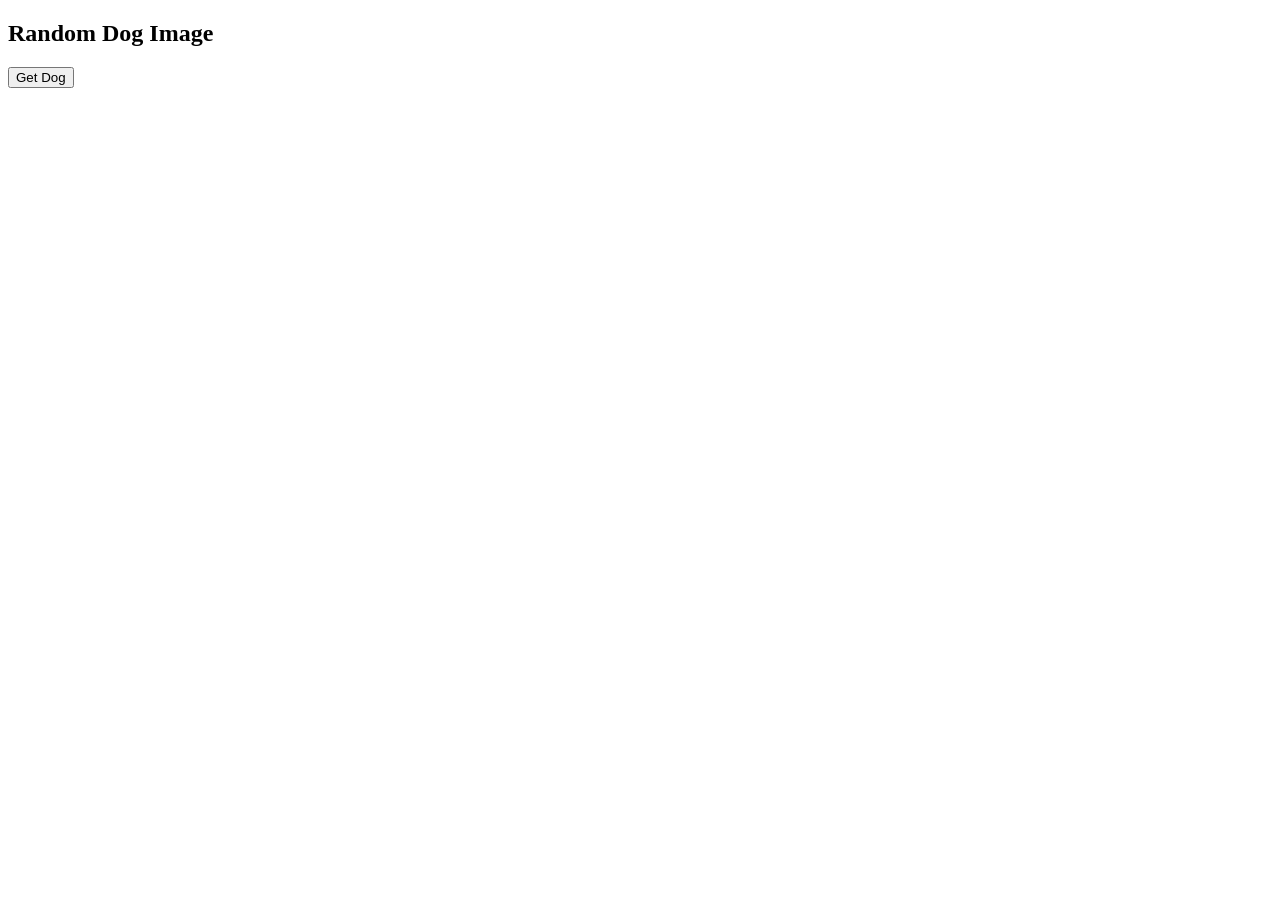
==== index.html @ 4fcfc87f "Add files via upload" ====
<!DOCTYPE html>
<html>
<head>
    <title>Dog Images API</title>
</head>
<body>

    <h2>Random Dog Image</h2>
    <button onclick="loadDog()">Get Dog</button>
    <br><br>
    <img id="dogImg" width="300" />

    <script>
        function loadDog() {
            const xhttp = new XMLHttpRequest();
            xhttp.onreadystatechange = function () {
                if (this.readyState == 4 && this.status == 200) {
                    const data = JSON.parse(this.responseText);
                    document.getElementById("dogImg").src = data.message;
                }
            };
            xhttp.open("GET", "https://dog.ceo/api/breeds/image/random", true);
            xhttp.send();
        }

    </script>

</body>
</html>
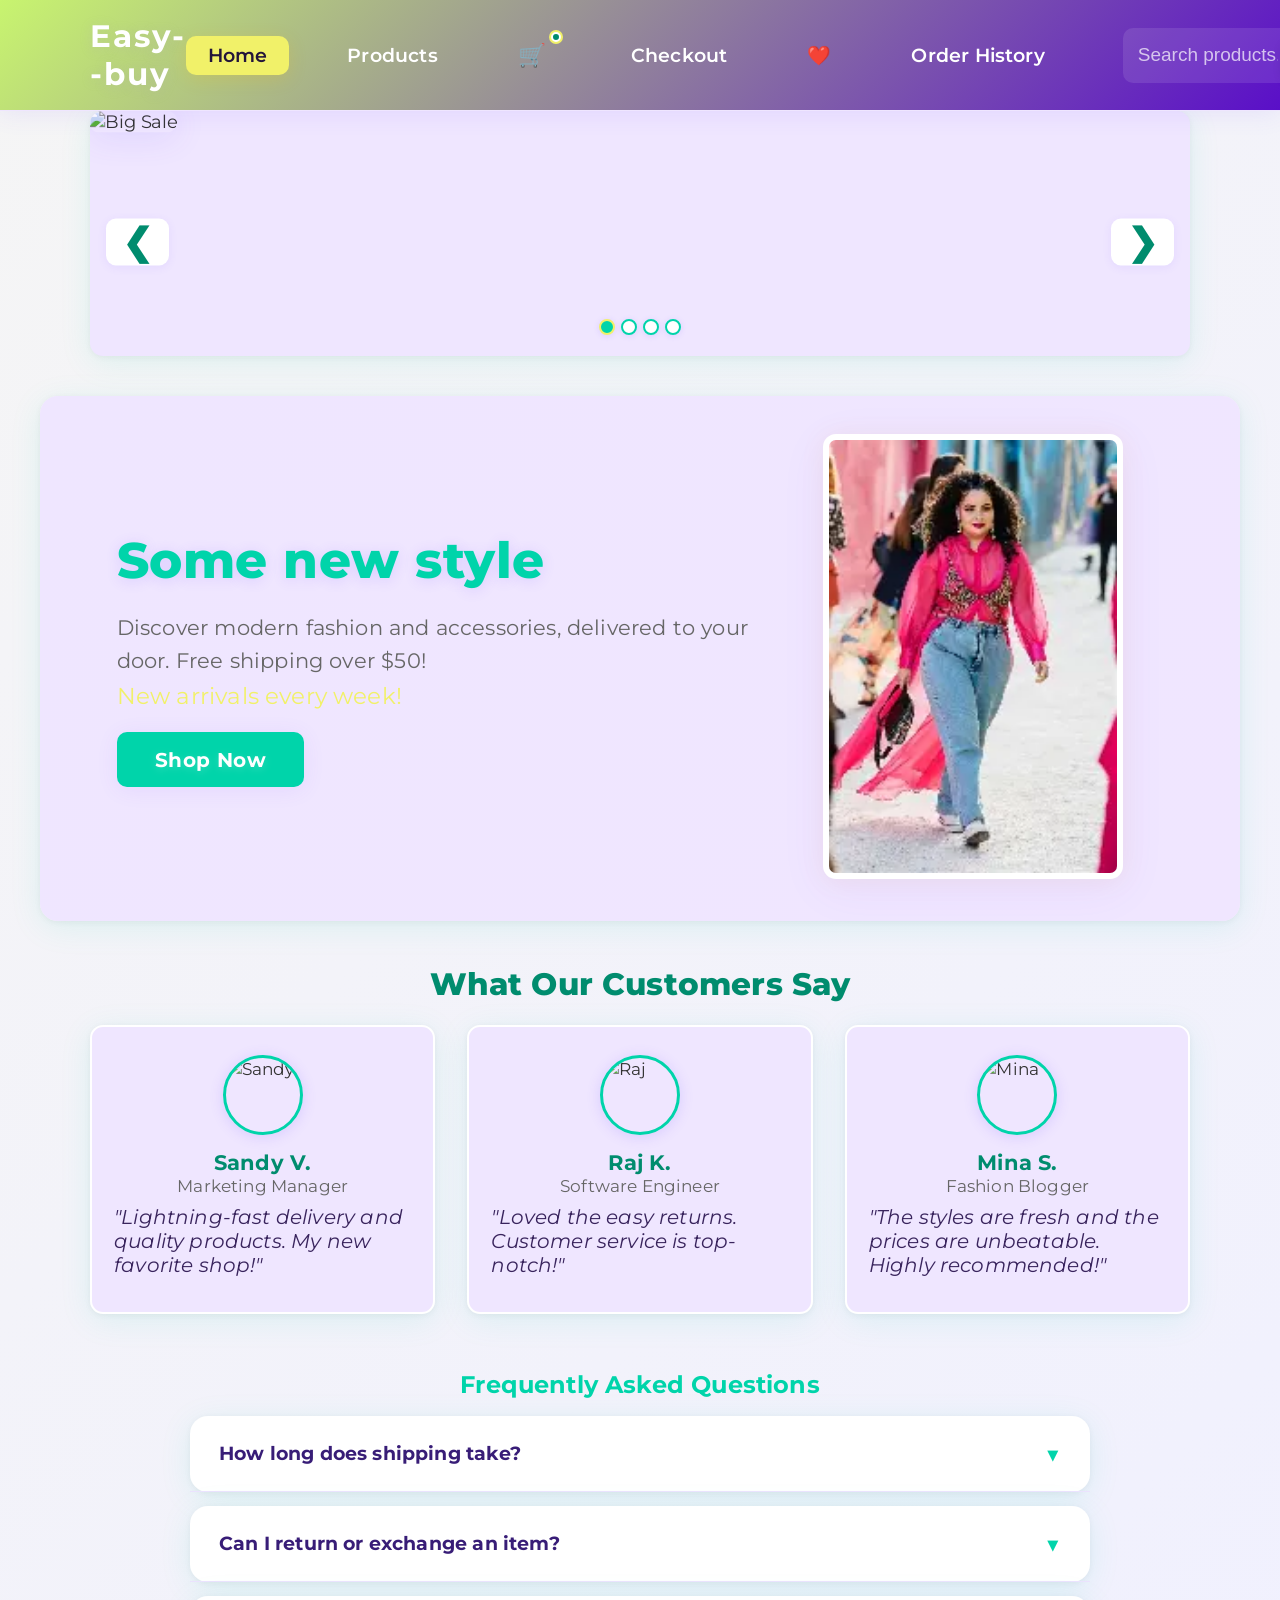
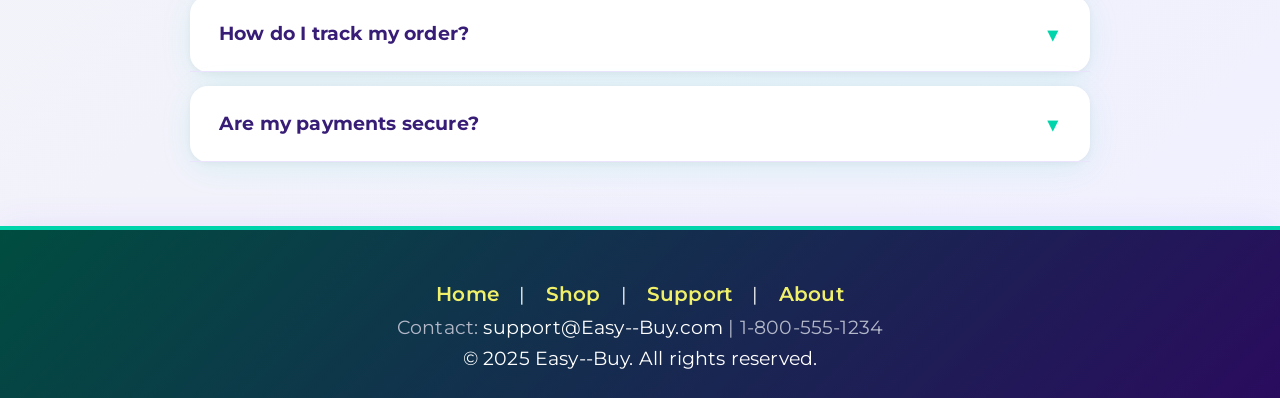
==== commit 46c11941: "Add files via upload" ====
--- a/index.html
+++ b/index.html
@@ -1,29 +1,185 @@
 <!DOCTYPE html>
-<html>
+<html lang="en">
+
 <head>
-    <title>Dog Images API</title>
+    <meta charset="utf-8" />
+    <title>Easy--Buy -Home</title>
+    <meta name="viewport" content="width=device-width,initial-scale=1">
+    <link rel="stylesheet" href="style.css" />
 </head>
+
 <body>
+    <nav class="navbar">
+        <span class="logo"><a href="index.html">Easy--buy</a></span>
+        <ul id="navMenu">
+            <li><a href="index.html" class="nav-link active">Home</a></li>
+            <li><a href="products.html" class="nav-link">Products</a></li>
+            <li><a href="cart.html" class="nav-link"> <span class="cart-icon">&#128722;<span class="cart-count"
+                            id="cartCount"></span></span></a></li>
+            <li><a href="checkout.html" class="nav-link">Checkout</a></li>
+            <li>
+    <a href="favorites.html" class="nav-link">
+        ❤️
+        <span class="fav-count" id="favCount"></span>
+    </a>
+</li>
+            <li><a href="orderhistory.html" class="nav-link">Order History</a></li>
 
-    <h2>Random Dog Image</h2>
-    <button onclick="loadDog()">Get Dog</button>
-    <br><br>
-    <img id="dogImg" width="300" />
+        <div class="search-bar">
+            <input type="text" id="searchInput" placeholder="Search products...">
+            <button id="searchBtn">🔍</button>
+        </div>
 
+        <span class="user" id="userArea"></span>
+
+        <div id="loginModal" class="modal">
+            <div class="modal-content">
+                <h3 style="color: black;">Log-in</h3>
+                <input type="email" id="loginEmail" placeholder="Email" required />
+                <input type="password" id="loginPass" placeholder="Password" required />
+                <div id="loginError" style="color:#f44336;font-size:.97em;margin-bottom:9px;"></div>
+                <button onclick="login()">Login</button>
+                <button onclick="showSignUp()">Sign up</button>
+            </div>
+        </div>
+
+        <div id="signUpModal" class="modal">
+            <div class="modal-content">
+                <h3 style="color: black;">Sign Up</h3>
+                <input type="email" id="signUpEmail" placeholder="Email" required />
+                <input type="password" id="signUpPass" placeholder="Password" required />
+                <div id="signUpError" style="color:#f44336;font-size:.97em;margin-bottom:9px;"></div>
+                <button onclick="signUp()">Sign Up</button>
+                <button onclick="showLogin()">Back to Login</button>
+            </div>
+        </div>
+    </nav>
+    <div class="slider" id="slider">
+        <button class="slider-btn prev" onclick="changeSlide(-1)">&#10094;</button>
+        <div class="slide active-slide"><img
+                src="https://th.bing.com/th/id/OIP.PQvrGF-lRPvpoDun6XV2CgHaE8?w=289&h=194&c=7&r=0&o=7&dpr=1.3&pid=1.7&rm=3"
+                alt="Big Sale"></div>
+        <div class="slide"><img
+                src="https://img.freepik.com/premium-vector/shoe-social-media-cover-banner-template-exclusive-collection-sneakers-facebook-cover-photo-design_755018-1873.jpg?semt=ais_hybrid&w=740"
+                alt="Shoes"></div>
+        <div class="slide"><img
+                src="https://mir-s3-cdn-cf.behance.net/project_modules/source/a0c9b737352801.573d3df29868a.jpg"
+                alt="Bags">
+        </div>
+        <div class="slide"><img
+                src="https://www.palmonas.com/cdn/shop/files/New_arrival_web_banner_1_1.webp?crop=center&height=794&v=1749461813&width=2000"
+                alt="Arrivals"></div>
+        <button class="slider-btn next" onclick="changeSlide(1)">&#10095;</button>
+        <div class="slider-dots" id="sliderDots"></div>
+    </div>
+    <div class="hero">
+        <div class="hero-text">
+            <h1>Some new style</h1>
+            <p>Discover modern fashion and accessories, delivered to your door. Free shipping over $50!<br>
+                <span style="color:var(--accent);font-size:1.1em;">New arrivals every week!</span>
+            </p>
+            <a class="hero-btn" href="products.html">Shop Now</a>
+        </div>
+        <div class="hero-img">
+            <img src="[data-uri]"
+                alt="fashion">
+        </div>
+    </div>
+    <div class="testimonials">
+        <div class="testimonial-title">What Our Customers Say</div>
+        <div class="testimonial-list">
+            <div class="testimonial-card">
+                <img src="https://randomuser.me/api/portraits/women/44.jpg" alt="Sandy">
+                <div class="testimonial-name">Sandy V.</div>
+                <div class="testimonial-role">Marketing Manager</div>
+                <div class="testimonial-text">"Lightning-fast delivery and quality products. My new favorite shop!"
+                </div>
+            </div>
+            <div class="testimonial-card">
+                <img src="https://randomuser.me/api/portraits/men/36.jpg" alt="Raj">
+                <div class="testimonial-name">Raj K.</div>
+                <div class="testimonial-role">Software Engineer</div>
+                <div class="testimonial-text">"Loved the easy returns. Customer service is top-notch!"</div>
+            </div>
+            <div class="testimonial-card">
+                <img src="https://randomuser.me/api/portraits/women/68.jpg" alt="Mina">
+                <div class="testimonial-name">Mina S.</div>
+                <div class="testimonial-role">Fashion Blogger</div>
+                <div class="testimonial-text">"The styles are fresh and the prices are unbeatable. Highly recommended!"
+                </div>
+            </div>
+        </div>
+    </div>
+
+
+    <div class="faq">
+        <div class="faq-title">Frequently Asked Questions</div>
+        <div class="faq-list">
+            <div class="faq-item">
+                <div class="faq-q">How long does shipping take? <span>▼</span></div>
+                <div class="faq-a">We ship within 1 business day. Most orders arrive within 1-3 days.</div>
+            </div>
+            <div class="faq-item">
+                <div class="faq-q">Can I return or exchange an item? <span>▼</span></div>
+                <div class="faq-a">Yes! We offer hassle-free 30 day returns & exchanges on all products.</div>
+            </div>
+            <div class="faq-item">
+                <div class="faq-q">How do I track my order? <span>▼</span></div>
+                <div class="faq-a">After shipping, you'll receive a tracking link via email.</div>
+            </div>
+            <div class="faq-item">
+                <div class="faq-q">Are my payments secure? <span>▼</span></div>
+                <div class="faq-a">Absolutely! We use industry-standard encryption and never store payment details.
+                </div>
+            </div>
+        </div>
+    </div>
+
+
+
+
+    <footer class="footer">
+        <div class="footer-links">
+            <a href="index.html">Home</a> | <a href="products.html">Shop</a> | <a href="#">Support</a> | <a
+                href="#">About</a>
+        </div>
+        <div class="footer-contact">
+            Contact: <a href="mailto:support@Eva-Buy.com">support@Easy--Buy.com</a> | 1-800-555-1234
+        </div>
+        <div style="margin-top:8px;">&copy; 2025 Easy--Buy. All rights reserved.</div>
+    </footer>
+    <script src="app.js"></script>
     <script>
-        function loadDog() {
-            const xhttp = new XMLHttpRequest();
-            xhttp.onreadystatechange = function () {
-                if (this.readyState == 4 && this.status == 200) {
-                    const data = JSON.parse(this.responseText);
-                    document.getElementById("dogImg").src = data.message;
-                }
-            };
-            xhttp.open("GET", "https://dog.ceo/api/breeds/image/random", true);
-            xhttp.send();
+        function renderSliderDots() {
+            let dotsDiv = document.getElementById('sliderDots');
+            let slides = document.querySelectorAll('.slide');
+            dotsDiv.innerHTML = '';
+            for (let i = 0; i < slides.length; i++) {
+                let d = document.createElement('span');
+                d.className = 'slider-dot' + (i === 0 ? ' active-dot' : '');
+                d.onclick = () => showSlide(i);
+                dotsDiv.appendChild(d);
+            }
         }
+        let slideIndex = 0;
+        function showSlide(idx) {
+            let slides = document.querySelectorAll('.slide');
+            let dots = document.querySelectorAll('.slider-dot');
+            slides.forEach(s => s.classList.remove('active-slide'));
+            dots.forEach(d => d.classList.remove('active-dot'));
+            slideIndex = (idx + slides.length) % slides.length;
+            slides[slideIndex].classList.add('active-slide');
+            dots[slideIndex].classList.add('active-dot');
+        }
+        function changeSlide(n) { showSlide(slideIndex + n); }
+        setInterval(() => changeSlide(1), 5400);
+        document.addEventListener("DOMContentLoaded", function () {
+            renderSliderDots();
+            showSlide(0);
+            updateCartCount && updateCartCount();
+            updateUserArea && updateUserArea();
+        });
+    </script>
+</body>
 
-    </script>
-
-</body>
 </html>
--- a/style.css
+++ b/style.css
@@ -0,0 +1,1219 @@
+@import url('https://fonts.googleapis.com/css2?family=Montserrat:wght@400;600;700&display=swap');
+
+:root {
+    --primary: #00d4aa;
+    /* Bright Teal */
+    --primary-dark: #008c6e;
+    /* Dark Teal */
+    --accent: #f1f169;
+    /* Vibrant Orange */
+    --accent-dark: #4cd3e5;
+    /* Dark Orange */
+    --danger: #f44336;
+    --bg: #f5f5f5;
+    /* Light Gray Background */
+    --card-bg: #fff;
+    --shadow: 0 6px 32px rgba(0, 212, 170, 0.1), 0 1.5px 6px rgba(0, 0, 0, 0.05);
+    --radius: 18px;
+    --radius-btn: 10px;
+    --radius-img: 13px;
+    --nav-bg: #c8f46f;
+    --footer-bg: #004d40;
+    --font: 'Montserrat', Arial, sans-serif;
+    --text: #333;
+    --text-light: #666;
+    --border: #ddd;
+    --input-bg: #fafafa;
+    --transition: .2s cubic-bezier(.4, 2, .6, 1);
+}
+
+html {
+    box-sizing: border-box;
+}
+
+*,
+*:before,
+*:after {
+    box-sizing: inherit;
+}
+
+body {
+    margin: 0;
+    font-family: var(--font);
+    background: linear-gradient(135deg, var(--bg) 0%, #f0f0ff 100%);
+    color: var(--text);
+    font-size: 1.09rem;
+    font-weight: 400;
+    letter-spacing: .01em;
+    min-height: 100vh;
+}
+
+a {
+    color: white;
+    text-decoration: none;
+    transition: color var(--transition);
+}
+
+img {
+    max-width: 100%;
+}
+
+.navbar {
+    position: sticky;
+    top: 0;
+    z-index: 10;
+    background: linear-gradient(135deg, var(--nav-bg) 0%, #5a0fc8 100%);
+    color: #fff;
+    box-shadow: 0 2px 24px rgba(108, 71, 255, 0.10);
+    display: flex;
+    justify-content: space-between;
+    align-items: center;
+    padding: 17px 7vw 17px 7vw;
+    font-size: 1.09em;
+    border-bottom: 1.5px solid #efe6ff;
+    backdrop-filter: blur(10px);
+    animation: slideDown 0.5s ease-out;
+}
+
+.navbar .logo {
+    font-weight: 700;
+    font-size: 1.65em;
+    color: #c5b0b0;
+    letter-spacing: 2px;
+    text-shadow: 0 2px 12px #b1aebd44;
+}
+
+.navbar ul {
+    display: flex;
+    list-style: none;
+    gap: 36px;
+    margin: 0;
+    padding: 0;
+    align-items: center;
+    flex-wrap: nowrap;
+}
+
+.search-bar {
+    display: flex;
+    align-items: center;
+    margin-left: 20px;
+    background: rgba(255, 255, 255, 0.1);
+    border-radius: var(--radius-btn);
+    padding: 5px 10px;
+    transition: background var(--transition);
+}
+
+.search-bar:hover {
+    background: rgba(255, 255, 255, 0.2);
+}
+
+.search-bar input {
+    background: transparent;
+    border: none;
+    color: #fff;
+    font-size: 1em;
+    padding: 5px;
+    outline: none;
+    width: 150px;
+}
+
+.search-bar input::placeholder {
+    color: rgba(255, 255, 255, 0.7);
+}
+
+.search-bar button {
+    background: transparent;
+    border: none;
+    color: #fff;
+    font-size: 1.2em;
+    cursor: pointer;
+    padding: 5px;
+    transition: color var(--transition);
+}
+
+.search-bar button:hover {
+    color: var(--accent);
+}
+
+.nav-link {
+    color: #fff;
+    font-weight: 600;
+    padding: 8px 22px;
+    border-radius: var(--radius-btn);
+    transition: background var(--transition), color var(--transition), box-shadow var(--transition);
+    background: transparent;
+    box-shadow: none;
+    position: relative;
+    white-space: nowrap;
+}
+
+.nav-link.active,
+.nav-link:hover {
+    background: var(--accent);
+    color: #23153a;
+    box-shadow: 0 4px 18px #ffb70030;
+}
+
+.cart-icon {
+    position: relative;
+    font-size: 1.18em;
+    margin-right: 5px;
+}
+
+.cart-count {
+    position: absolute;
+    top: -9px;
+    right: -15px;
+    background: var(--primary-dark);
+    color: #fff;
+    font-weight: 700;
+    border-radius: 50%;
+    font-size: 10px;
+    width: 10px;
+    height: 10px;
+    display: flex;
+    align-items: center;
+    justify-content: center;
+    border: 2px solid #fff;
+    box-shadow: 0 0 0 2px var(--accent);
+}
+
+
+/* ================= ADD TO CART BUTTON ================= */
+button {
+    font-family: 'Arial', sans-serif;
+    font-size: 1rem;
+    font-weight: 600;
+    padding: 10px 22px;
+    margin-top: 8px;
+    border: none;
+    border-radius: 8px;
+    cursor: pointer;
+    background-color: #28a745; /* green */
+    color: #f8f5f5;
+    transition: background 0.25s ease, transform 0.2s ease, box-shadow 0.25s ease;
+    box-shadow: 0 3px 12px rgba(0, 0, 0, 0.12);
+    outline: none;
+}
+
+/* Hover effect */
+button:hover:not(:disabled) {
+    background-color: #218838; /* darker green */
+    transform: scale(1.05);
+    box-shadow: 0 6px 18px rgba(0, 0, 0, 0.18);
+}
+
+/* Active / Click effect */
+button:active:not(:disabled) {
+    background-color: #1e7e34; /* even darker green */
+    transform: scale(0.98);
+}
+
+/* Disabled state */
+button:disabled {
+    background-color: #94d3a2; /* light green */
+    cursor: not-allowed;
+    opacity: 0.7;
+    box-shadow: none;
+}
+
+/* Optional: Different style for fav button */
+.fav-btn {
+    background-color: #ffc107; /* amber/yellow */
+    color: #000;
+    border-radius: 8px;
+    padding: 8px 18px;
+    font-weight: 600;
+    margin-left: 6px;
+    transition: background 0.2s ease, transform 0.2s ease;
+}
+
+.fav-btn:hover {
+    background-color: #e0a800;
+    transform: scale(1.05);
+}
+
+.fav-btn:active {
+    background-color: #c69500;
+    transform: scale(0.98);
+}
+
+
+
+/* ===== Fav Button Style ===== */
+.fav-btn {
+    margin-top: 6px;
+    padding: 6px 12px;
+    font-size: 14px;
+    border: 1px solid #ccc;
+    border-radius: 6px;
+    background-color: white;
+    cursor: pointer;
+    transition: all 0.2s ease;
+}
+
+.fav-btn:hover {
+    background-color: #ffe6ea;   /* light pink on hover */
+    border-color: #ff4d6d;       /* pink border on hover */
+}
+
+.fav-btn:disabled {
+    cursor: not-allowed;
+    opacity: 0.6;
+}
+
+
+
+.user {
+    margin-left: 30px;
+    font-size: 1em;
+    display: flex;
+    align-items: center;
+    gap: 8px;
+}
+
+.user span {
+    background: #ece3ff;
+    border-radius: 50%;
+    width: 32px;
+    height: 32px;
+    display: inline-flex;
+    align-items: center;
+    justify-content: center;
+    font-size: 1.2em;
+    color: var(--primary-dark);
+    box-shadow: 0 2px 10px #6c47ff18;
+}
+
+.user a {
+    color: var(--accent);
+    font-size: 1.01em;
+    margin-left: 7px;
+    font-weight: 600;
+}
+
+.navbar .hamburger {
+    display: none;
+    flex-direction: column;
+    gap: 4px;
+    cursor: pointer;
+}
+
+.navbar .hamburger span {
+    width: 26px;
+    height: 3.2px;
+    background: #fff;
+    border-radius: 2.5px;
+    transition: var(--transition);
+}
+
+.hero {
+    max-width: 1200px;
+    margin: 40px auto 32px;
+    background: linear-gradient(135deg, #efe6ff 0%, #f0e6ff 100%);
+    border-radius: var(--radius);
+    box-shadow: var(--shadow);
+    display: flex;
+    flex-wrap: wrap;
+    align-items: center;
+    padding: 38px 6vw 38px 6vw;
+    gap: 38px;
+    justify-content: space-between;
+    animation: fadeInUp 0.8s ease-out;
+}
+
+.hero-text {
+    flex: 1 1 340px;
+    min-width: 300px;
+}
+
+.hero-text h1 {
+    font-size: 2.85em;
+    margin: 0 0 13px;
+    color: var(--primary);
+    font-weight: 800;
+    text-shadow: 0 2px 14px #6c47ff28;
+    letter-spacing: .01em;
+}
+
+.hero-text p {
+    font-size: 1.21em;
+    color: var(--text-light);
+    margin-bottom: 17px;
+    line-height: 1.6;
+}
+
+.hero-btn {
+    display: inline-block;
+    background: var(--primary);
+    color: #fff;
+    border: none;
+    padding: 15px 38px;
+    border-radius: var(--radius-btn);
+    font-size: 1.17em;
+    font-weight: 700;
+    cursor: pointer;
+    transition: background var(--transition), box-shadow var(--transition);
+    box-shadow: 0 3px 22px #6c47ff15;
+    letter-spacing: .02em;
+    text-shadow: 0 2px 8px #fff3;
+    border: none;
+    outline: none;
+}
+
+.hero-btn:hover,
+.add-btn:hover,
+.checkout-btn:hover,
+.pay-btn:hover {
+    background: var(--accent);
+    color: #23153a;
+    box-shadow: 0 8px 32px #ffb70029, 0 2px 6px #fff2;
+    text-shadow: none;
+    border: none;
+    animation: pulse 0.6s ease-in-out;
+}
+
+.hero-img {
+    flex: 0 1 340px;
+}
+
+.hero-img img {
+    width: 300px;
+    border-radius: var(--radius-img);
+    box-shadow: 0 10px 48px #6c47ff10, 0 2px 24px #ffb70014;
+    border: 6px solid #fff;
+    background: #f9faff;
+}
+
+.slider {
+    position: relative;
+    max-width: 1100px;
+    margin: 0 auto 35px;
+    height: 245px;
+    overflow: hidden;
+    border-radius: var(--radius-img, 13px);
+    background: #efe6ff;
+    box-shadow: var(--shadow);
+}
+
+.slide {
+    display: none;
+    position: absolute;
+    width: 100%;
+    height: 100%;
+    transition: opacity .6s;
+    opacity: 0;
+}
+
+.active-slide {
+    display: block;
+    opacity: 1;
+    z-index: 1;
+}
+
+.slide img {
+    width: 100%;
+    height: 100%;
+    object-fit: cover;
+    transition: transform .7s cubic-bezier(.39, 1.17, .7, 1);
+    border-radius: var(--radius-img, 13px);
+    box-shadow: 0 4px 32px #6c47ff23;
+}
+
+.active-slide img {
+    transform: scale(1.03);
+}
+
+.slider-btn {
+    position: absolute;
+    top: 50%;
+    transform: translateY(-50%);
+    background: #fff;
+    color: var(--primary-dark);
+    border: none;
+    font-size: 2.1em;
+    padding: 2px 16px;
+    border-radius: 10px;
+    cursor: pointer;
+    z-index: 2;
+    transition: background var(--transition), color var(--transition);
+    box-shadow: 0 2px 10px #6c47ff15;
+}
+
+.slider-btn.prev {
+    left: 16px;
+}
+
+.slider-btn.next {
+    right: 16px;
+}
+
+.slider-btn:hover {
+    background: var(--accent);
+    color: #23153a;
+}
+
+.slider-dots {
+    position: absolute;
+    bottom: 17px;
+    left: 0;
+    right: 0;
+    text-align: center;
+    z-index: 3;
+}
+
+.slider-dot {
+    display: inline-block;
+    width: 16px;
+    height: 16px;
+    border-radius: 50%;
+    background: #fff;
+    margin: 0 3px;
+    border: 2.5px solid var(--primary, #d8f351);
+    box-shadow: 0 1px 6px #6c47ff24;
+    cursor: pointer;
+    transition: background var(--transition), border var(--transition);
+}
+
+.slider-dot.active-dot {
+    background: var(--primary, #6c47ff);
+    border: 2.5px solid var(--accent);
+}
+
+.section-title {
+    text-align: center;
+    font-size: 2em;
+    color: var(--primary);
+    margin: 45px 0 28px;
+    font-weight: 800;
+    letter-spacing: .02em;
+}
+
+.products-section {
+    background: linear-gradient(135deg, #f8f6ff 0%, #f0e6ff 100%);
+    padding: 40px 20px;
+    border-radius: var(--radius);
+    margin: 20px auto;
+    max-width: 1200px;
+    box-shadow: var(--shadow);
+    animation: fadeInUp 1s ease-out;
+}
+
+.products-container {
+    display: flex;
+    gap: 30px;
+}
+
+.sidebar {
+    flex: 0 0 250px;
+    background: #fff;
+    padding: 20px;
+    border-radius: var(--radius);
+    box-shadow: var(--shadow);
+    height: fit-content;
+}
+
+.sidebar h3 {
+    margin-top: 0;
+    color: var(--primary);
+    font-size: 1.2em;
+}
+
+.filter-group {
+    margin-bottom: 20px;
+}
+
+.filter-group label {
+    display: block;
+    margin-bottom: 5px;
+    font-weight: 600;
+    color: var(--text);
+}
+
+.filter-group select {
+    width: 100%;
+    padding: 10px;
+    border: 1px solid #ddd;
+    border-radius: var(--radius-btn);
+    background: var(--input-bg);
+    font-size: 1em;
+}
+
+.products-main {
+    flex: 1;
+}
+
+#productList {
+    display: grid;
+    grid-template-columns: repeat(3, 1fr);
+    gap: 20px;
+}
+
+#homeProductList {
+    display: grid;
+    grid-template-columns: repeat(3, 1fr);
+    gap: 20px;
+}
+
+.product,
+.home-product {
+    background: var(--card-bg);
+    border-radius: var(--radius-img);
+    box-shadow: var(--shadow);
+    text-align: center;
+    padding: 20px 20px 24px;
+    transition: box-shadow var(--transition), transform var(--transition), border var(--transition);
+    display: flex;
+    flex-direction: column;
+    align-items: center;
+    position: relative;
+    overflow: hidden;
+    width: 100%;
+    max-width: 335px;
+    border: 2.5px solid transparent;
+}
+
+.product:hover,
+.home-product:hover {
+    box-shadow: 0 12px 44px #6c47ff1a, 0 0 0 2.5px var(--accent);
+    transform: translateY(-5px) scale(1.025);
+    border: 2.5px solid var(--accent);
+}
+
+.product img,
+.home-product img {
+    width: 180px;
+    height: 150px;
+    object-fit: cover;
+    border-radius: 11px;
+    background: #f7eafd;
+    margin-bottom: 11px;
+    box-shadow: 0 2px 12px #6c47ff08;
+}
+
+.product-name {
+    font-weight: 700;
+    margin: 13px 0 6px;
+    font-size: 1.13em;
+    color: #381d77;
+    letter-spacing: .01em;
+}
+
+.product-desc {
+    color: var(--text-light);
+    font-size: .99em;
+    margin-bottom: 7px;
+}
+
+.add-btn,
+.checkout-btn,
+.pay-btn {
+    background: var(--primary);
+    color: #fff;
+    border: none;
+    padding: 10px 28px;
+    border-radius: var(--radius-btn);
+    cursor: pointer;
+    font-size: 1.09em;
+    font-weight: 700;
+    transition: background var(--transition), color var(--transition), box-shadow var(--transition);
+    margin-top: 12px;
+    box-shadow: 0 2px 14px #6c47ff13;
+    outline: none;
+    letter-spacing: .01em;
+}
+
+.add-btn:disabled {
+    opacity: 0.6;
+    background: #d1b7ff;
+    color: #fff;
+    cursor: not-allowed;
+}
+
+.add-btn:active,
+.checkout-btn:active,
+.pay-btn:active {
+    background: var(--accent);
+    color: #23153a;
+}
+
+.price {
+    font-weight: 700;
+    color: var(--accent);
+    font-size: 1.16em;
+    margin: 8px 0 9px;
+}
+
+.product-category {
+    font-size: .92em;
+    color: var(--primary-dark);
+    margin-bottom: 4px;
+    letter-spacing: .02em;
+    font-weight: 600;
+}
+
+.filter-bar {
+    display: flex;
+    flex-wrap: wrap;
+    gap: 19px;
+    justify-content: center;
+    align-items: center;
+    margin: 20px 0 22px;
+    background: linear-gradient(135deg, #efe6ff 0%, #f9f7ff 100%);
+    padding: 20px;
+    border-radius: var(--radius);
+    box-shadow: var(--shadow);
+    animation: fadeInUp 0.8s ease-out;
+}
+
+.filter-bar select {
+    font-size: 1.09em;
+    padding: 7px 15px;
+    border-radius: var(--radius-btn);
+    border: 1.5px solid #d8c4fc;
+    background: var(--input-bg);
+    color: #381d77;
+    font-weight: 500;
+    outline: none;
+    transition: border var(--transition);
+}
+
+.filter-bar select:focus {
+    border: 1.5px solid var(--primary);
+}
+
+.info-section {
+    display: flex;
+    gap: 32px;
+    max-width: 1150px;
+    margin: 46px auto 70px;
+    flex-wrap: wrap;
+    justify-content: center;
+}
+
+.info-card {
+    flex: 1 1 260px;
+    min-width: 230px;
+    background: var(--card-bg);
+    border-radius: var(--radius);
+    box-shadow: var(--shadow);
+    padding: 36px 28px;
+    text-align: center;
+    transition: box-shadow var(--transition);
+}
+
+.info-card:hover {
+    box-shadow: 0 8px 32px #6c47ff19;
+}
+
+.info-card i {
+    font-size: 3em;
+    color: var(--primary);
+    margin-bottom: 14px;
+    display: block;
+}
+
+.info-card h4 {
+    margin: 0 0 7px;
+    color: var(--primary);
+    font-weight: 700;
+}
+
+.info-card div {
+    color: var(--text-light);
+    font-size: 1.04em;
+}
+
+.cart-page,
+.checkout-page {
+    max-width: 740px;
+    margin: 46px auto;
+    background: var(--card-bg);
+    padding: 44px 36px;
+    border-radius: var(--radius);
+    box-shadow: var(--shadow);
+}
+
+.cart-page h2,
+.checkout-page h2 {
+    color: var(--primary);
+    font-weight: 800;
+}
+
+.cart-item {
+    display: flex;
+    align-items: center;
+    justify-content: space-between;
+    margin-bottom: 19px;
+    border-bottom: 1.5px solid #ece3ff;
+    padding-bottom: 11px;
+}
+
+.cart-item img {
+    width: 74px;
+    height: 54px;
+    object-fit: cover;
+    border-radius: 8px;
+    box-shadow: 0 1px 8px #6c47ff09;
+}
+
+.cart-item .ci-name {
+    flex: 1 1 130px;
+    margin-left: 17px;
+    font-weight: 600;
+}
+
+.cart-item .ci-controls {
+    display: flex;
+    align-items: center;
+    gap: 8px;
+}
+
+.cart-item input[type="number"] {
+    width: 48px;
+    border-radius: 7px;
+    border: 1.2px solid #cdb0fa;
+    padding: 3.5px 10px;
+    font-size: 1.07em;
+    background: var(--input-bg);
+    color: #381d77;
+    text-align: center;
+}
+
+.cart-total {
+    font-size: 1.22em;
+    margin-top: 25px;
+    font-weight: 700;
+    color: var(--primary);
+}
+
+.remove-btn {
+    background: var(--danger);
+    color: #fff;
+    border: none;
+    padding: 7px 19px;
+    border-radius: 7px;
+    cursor: pointer;
+    font-weight: 700;
+    transition: background var(--transition), box-shadow var(--transition);
+    box-shadow: 0 2px 10px #f4433611;
+}
+
+.remove-btn:hover {
+    background: #b2121b;
+}
+
+.order-history-page {
+    max-width: 900px;
+    margin: 46px auto;
+    background: var(--card-bg);
+    padding: 44px 36px;
+    border-radius: var(--radius);
+    box-shadow: var(--shadow);
+}
+
+.order-history-page h2 {
+    color: var(--primary);
+    font-weight: 800;
+}
+
+.order {
+    margin-bottom: 30px;
+    border: 1px solid #ece3ff;
+    padding: 20px;
+    border-radius: var(--radius);
+}
+
+.order h3 {
+    color: var(--primary);
+    margin-bottom: 10px;
+}
+
+.order-items {
+    display: flex;
+    flex-wrap: wrap;
+    gap: 15px;
+}
+
+.order-item {
+    display: flex;
+    align-items: center;
+    background: var(--bg);
+    padding: 10px;
+    border-radius: 8px;
+    box-shadow: 0 1px 5px #6c47ff09;
+}
+
+.order-item img {
+    width: 50px;
+    height: 50px;
+    object-fit: cover;
+    border-radius: 5px;
+    margin-right: 10px;
+}
+
+.checkout-form input,
+.checkout-form select,
+.checkout-form textarea {
+    width: 100%;
+    padding: 10px;
+    border-radius: var(--radius-btn);
+    border: 1.2px solid #d8c4fc;
+    margin-bottom: 13px;
+    font-size: 1.05em;
+    background: var(--input-bg);
+    color: #381d77;
+    font-weight: 500;
+    transition: border var(--transition);
+}
+
+.checkout-form input:focus,
+.checkout-form select:focus,
+.checkout-form textarea:focus {
+    border: 1.2px solid var(--primary);
+}
+
+.checkout-form label {
+    font-weight: 700;
+    color: var(--primary-dark);
+}
+
+.checkout-form textarea {
+    resize: vertical;
+    min-height: 38px;
+}
+
+.testimonials {
+    max-width: 1100px;
+    margin: 44px auto;
+    animation: fadeInUp 1s ease-out;
+}
+
+.testimonial-title {
+    text-align: center;
+    color: var(--primary-dark);
+    font-size: 1.75em;
+    margin-bottom: 22px;
+    font-weight: 800;
+}
+
+.testimonial-list {
+    display: grid;
+    grid-template-columns: repeat(auto-fit, minmax(250px, 1fr));
+    gap: 32px;
+    justify-content: center;
+}
+
+.testimonial-card {
+    background: #efe6ff;
+    border-radius: var(--radius-img);
+    box-shadow: var(--shadow);
+    padding: 28px 22px;
+    min-width: 210px;
+    display: flex;
+    flex-direction: column;
+    align-items: center;
+    border: 2.5px solid #fff;
+    transition: box-shadow var(--transition), border var(--transition);
+}
+
+.testimonial-card:hover {
+    box-shadow: 0 4px 24px var(--primary), 0 0 0 2.5px var(--accent);
+    border: 2.5px solid var(--accent);
+}
+
+.testimonial-card img {
+    width: 80px;
+    height: 80px;
+    border-radius: 50%;
+    margin-bottom: 15px;
+    border: 3.5px solid var(--primary);
+    box-shadow: 0 2px 14px #6c47ff2b;
+}
+
+.testimonial-name {
+    font-weight: 700;
+    color: var(--primary-dark);
+    font-size: 1.18em;
+}
+
+.testimonial-role {
+    font-size: 1em;
+    color: var(--text-light);
+    margin-bottom: 9px;
+}
+
+.testimonial-text {
+    font-size: 1.12em;
+    color: #39245d;
+    margin-bottom: 7px;
+    font-style: italic;
+}
+
+.faq {
+    max-width: 900px;
+    margin: 55px auto 0;
+    animation: fadeInUp 1.2s ease-out;
+}
+
+.faq-title {
+    text-align: center;
+    color: var(--primary);
+    font-size: 1.4em;
+    margin-bottom: 17px;
+    font-weight: 700;
+}
+
+.faq-list {
+    margin: 0 auto 44px;
+}
+
+.faq-item {
+    background: var(--card-bg);
+    border-radius: var(--radius);
+    box-shadow: var(--shadow);
+    margin-bottom: 14px;
+}
+
+.faq-q {
+    padding: 21px 29px;
+    cursor: pointer;
+    font-weight: 700;
+    font-size: 1.08em;
+    color: #381d77;
+    display: flex;
+    justify-content: space-between;
+    align-items: center;
+    transition: background var(--transition), color var(--transition);
+    border-bottom: 1.5px solid #ece3ff;
+}
+
+.faq-q:hover {
+    background: #f3f0ff;
+    color: var(--primary-dark);
+}
+
+.faq-q span {
+    font-size: 1.4em;
+    color: var(--primary);
+    transition: transform .25s;
+}
+
+.faq-item.open .faq-q span {
+    transform: rotate(180deg);
+}
+
+.faq-a {
+    padding: 0 29px 18px 29px;
+    display: none;
+    color: #204d36;
+    font-size: 1.06em;
+}
+
+.faq-item.open .faq-a {
+    display: block;
+    animation: faqfade .24s;
+}
+
+.faq-item.open .faq-q {
+    color: var(--accent-dark);
+}
+
+@keyframes faqfade {
+    0% {
+        opacity: 0;
+        transform: translateY(-12px);
+    }
+
+    100% {
+        opacity: 1;
+        transform: none;
+    }
+}
+
+.modal {
+    display: none;
+    position: fixed;
+    z-index: 50;
+    left: 0;
+    top: 0;
+    width: 100vw;
+    height: 100vh;
+    overflow: auto;
+    background: rgba(0, 0, 0, 0.45);
+}
+
+.modal-content {
+    background: rgba(0, 0, 0, 0.9);
+    backdrop-filter: blur(20px);
+    margin: 7% auto;
+    padding: 38px 28px;
+    border-radius: var(--radius);
+    width: 340px;
+    box-shadow: 0 8px 32px rgba(108, 71, 255, 0.2);
+    text-align: center;
+    border: 1px solid rgba(255, 255, 255, 0.2);
+    color: white;
+}
+
+.modal-content input[type="text"],
+.modal-content input[type="password"],
+.modal-content input[type="email"] {
+    width: 100%;
+    padding: 13px;
+    border-radius: 8px;
+    border: 1.5px solid #555;
+    margin: 9px 0 21px;
+    font-size: 1.08em;
+    background: #333;
+    color: white;
+}
+
+.modal-content button {
+    width: 100%;
+    background: var(--primary);
+    color: #fff;
+    border: none;
+    padding: 14px;
+    border-radius: var(--radius-btn);
+    font-size: 1.09em;
+    font-weight: 600;
+    cursor: pointer;
+    transition: background var(--transition);
+}
+
+.modal-content button:hover {
+    background: var(--primary-dark);
+}
+
+.footer {
+    background: linear-gradient(135deg, var(--footer-bg) 0%, #2a0b5e 100%);
+    color: #fff;
+    text-align: center;
+    padding: 36px 0 28px 0;
+    margin-top: 64px;
+    font-size: 1.09em;
+    border-top: 4px solid var(--primary);
+    box-shadow: 0 -2px 32px #6c47ff13;
+}
+
+.footer-links {
+    margin: 15px 0 9px;
+}
+
+.footer-links a {
+    color: var(--accent);
+    margin: 0 15px;
+    font-weight: 600;
+    font-size: 1.07em;
+    letter-spacing: .01em;
+}
+
+.footer-contact {
+    margin-top: 10px;
+    color: #b3b8c9;
+    font-size: .99em;
+}
+
+@media (max-width: 1150px) {
+    .navbar {
+        padding: 17px 2vw;
+    }
+
+    .hero {
+        flex-direction: column;
+        align-items: flex-start;
+        padding: 30px 4vw;
+    }
+
+    .hero-img {
+        margin: auto;
+    }
+
+    .info-section {
+        flex-direction: column;
+        align-items: center;
+    }
+
+    .slider {
+        height: 170px;
+    }
+}
+
+@media (max-width: 700px) {
+    html {
+        font-size: 15px;
+    }
+
+    .products,
+    .home-products {
+        grid-template-columns: 1fr;
+    }
+
+    .testimonial-list {
+        grid-template-columns: 1fr;
+    }
+
+    .products-container {
+        flex-direction: column;
+    }
+
+    .sidebar {
+        flex: none;
+        width: 100%;
+    }
+
+    .navbar {
+        padding: 13px 1vw;
+    }
+
+    .cart-page,
+    .checkout-page {
+        padding: 18px 7px;
+    }
+
+    .hero {
+        padding: 20px 3vw;
+    }
+
+    .hero-text h1 {
+        font-size: 2em;
+    }
+
+    .slider {
+        height: 110px;
+    }
+
+    .footer {
+        font-size: 1em;
+    }
+}
+
+/* Animations */
+@keyframes slideDown {
+    from {
+        transform: translateY(-100%);
+        opacity: 0;
+    }
+    to {
+        transform: translateY(0);
+        opacity: 1;
+    }
+}
+
+@keyframes fadeInUp {
+    from {
+        opacity: 0;
+        transform: translateY(30px);
+    }
+    to {
+        opacity: 1;
+        transform: translateY(0);
+    }
+}
+
+@keyframes pulse {
+    0% { transform: scale(1); }
+    50% { transform: scale(1.05); }
+    100% { transform: scale(1); }
+}
